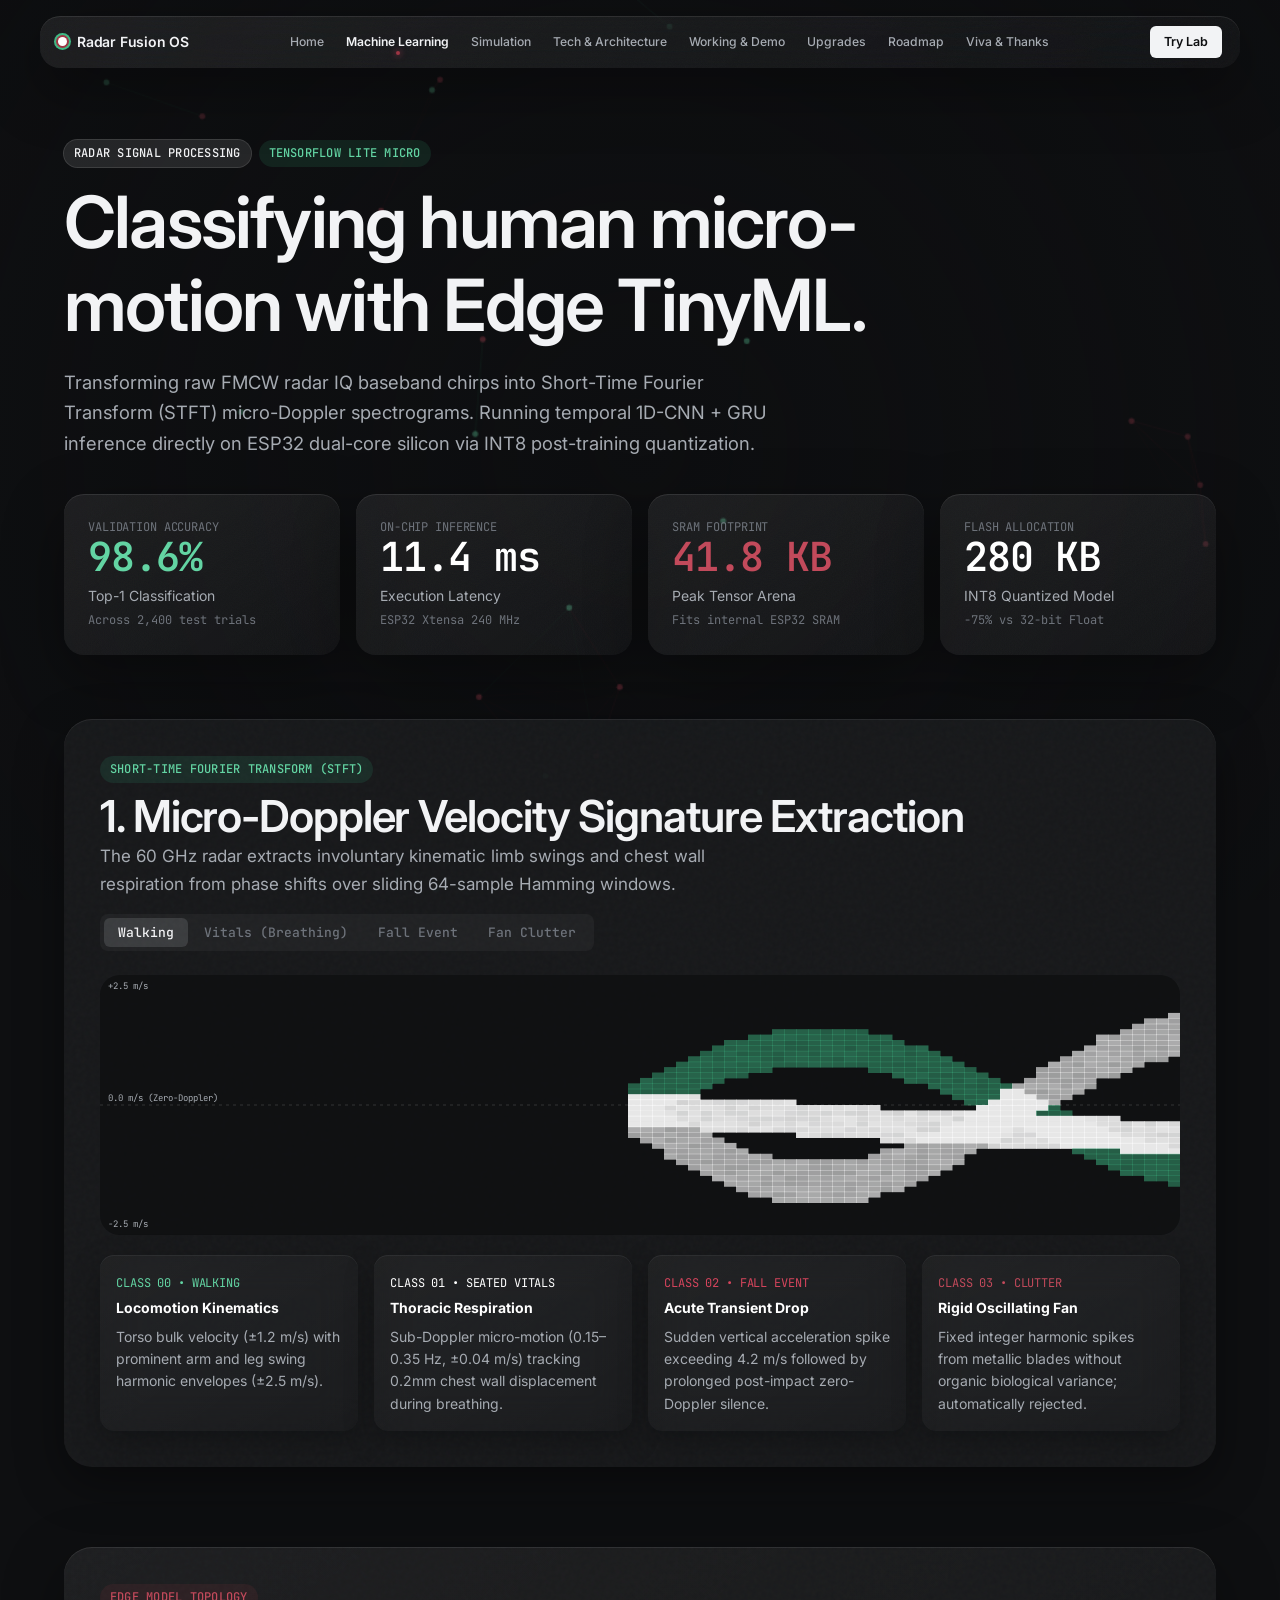
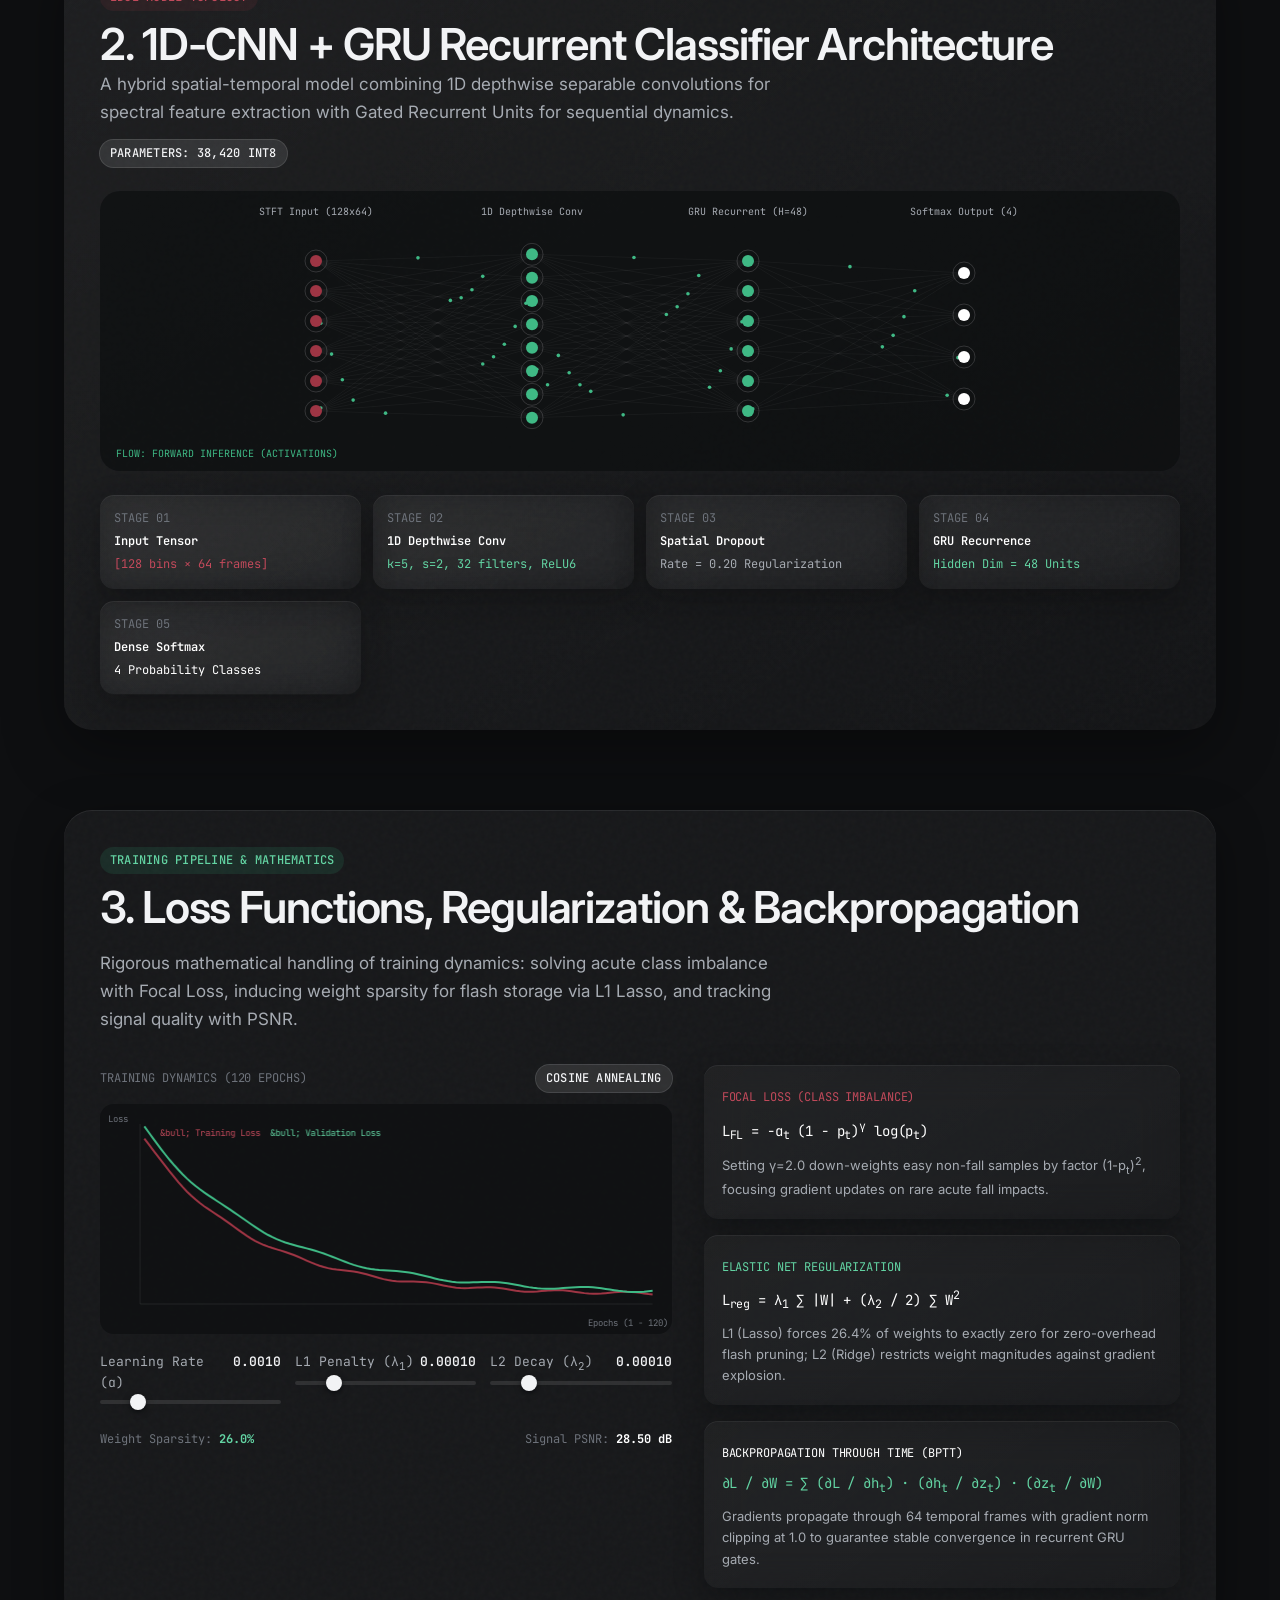
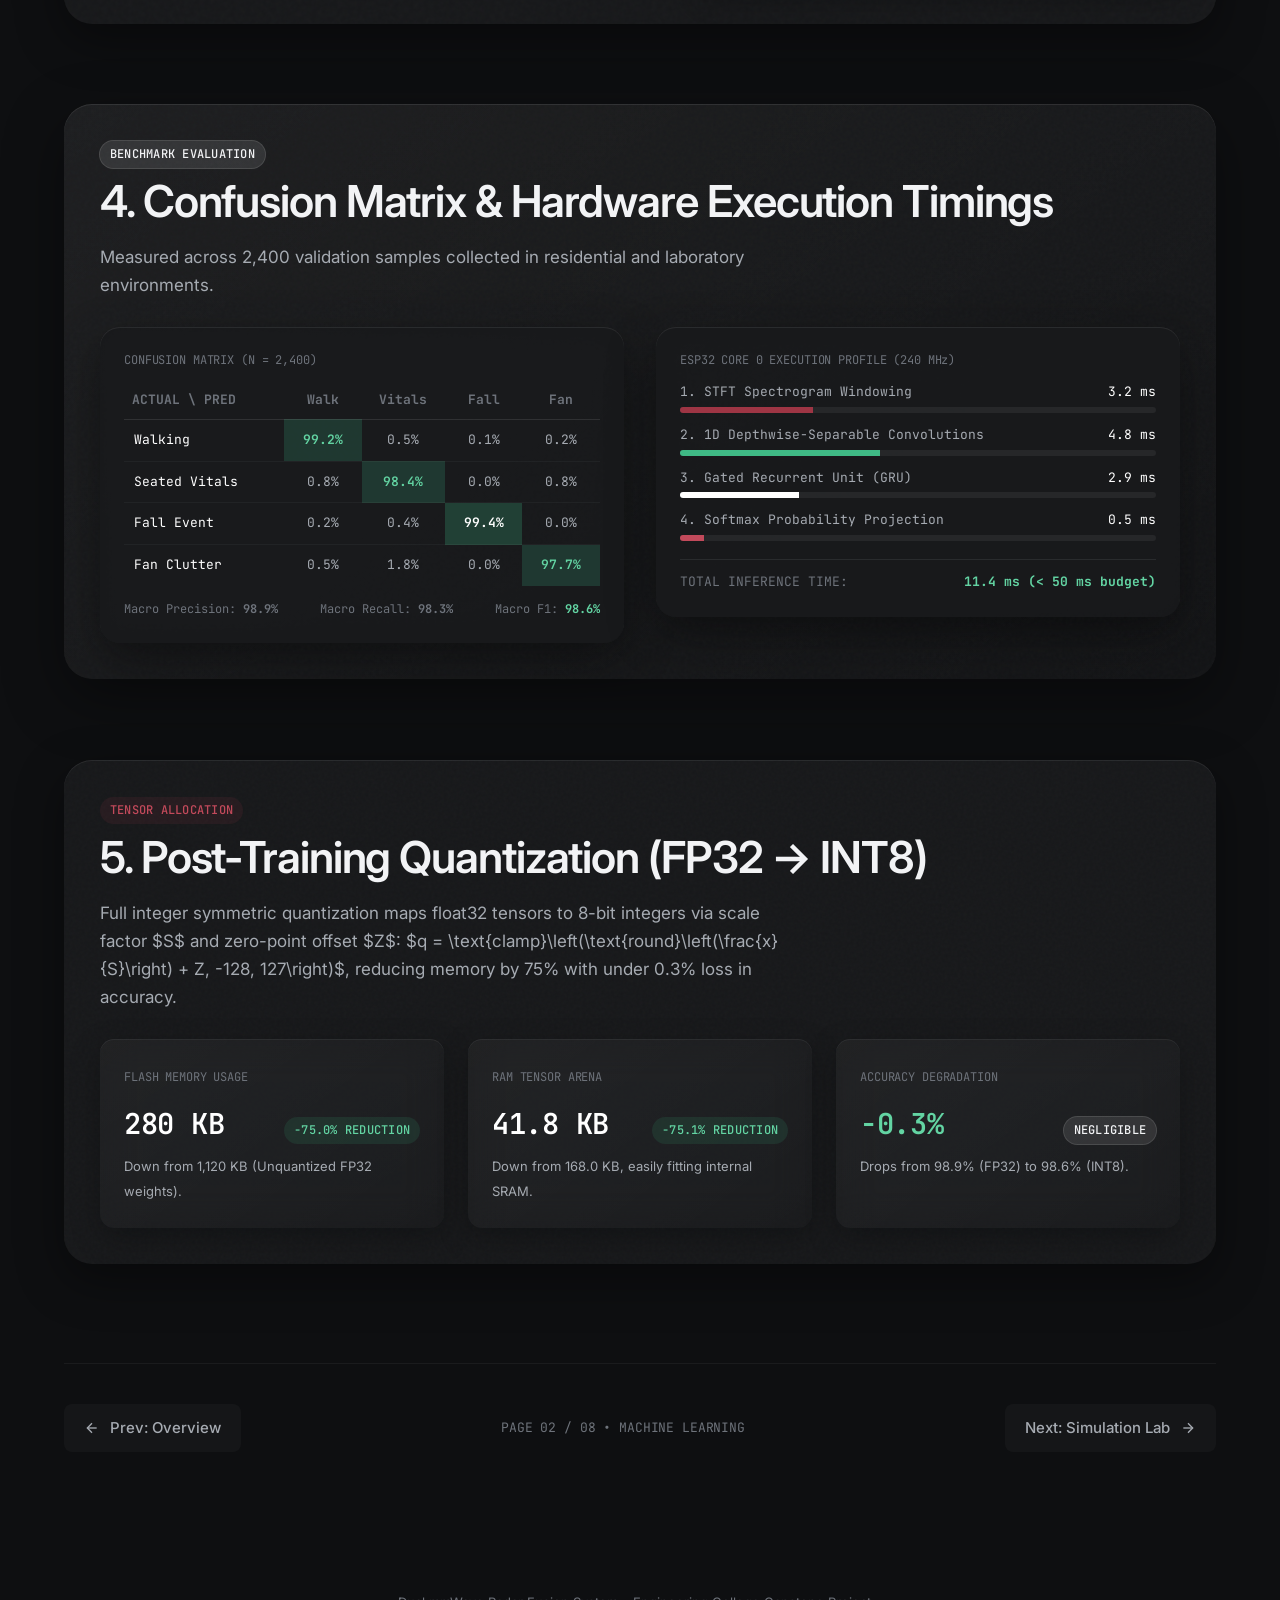
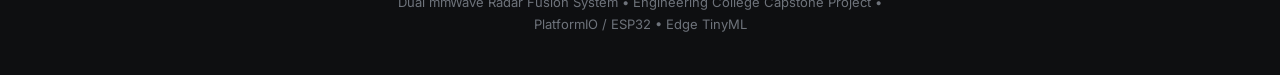
==== ml.html @ f6e6ac60 "final commit in new repo" ====
<!DOCTYPE html>
<html lang="en">
<head>
  <meta charset="utf-8">
  <meta name="viewport" content="width=device-width, initial-scale=1.0">
  <title>Machine Learning & Edge TinyML — Dual mmWave Radar Fusion System</title>
  <meta name="description" content="Micro-Doppler spectrogram classification via 1D-CNN and Gated Recurrent Units (GRU) quantized with TensorFlow Lite Micro on ESP32.">

  <!-- Inter & JetBrains Mono Fonts -->
  <link rel="preconnect" href="https://fonts.googleapis.com">
  <link rel="preconnect" href="https://fonts.gstatic.com" crossorigin>
  <link href="https://fonts.googleapis.com/css2?family=Inter:wght@400;500;600;700&family=JetBrains+Mono:wght@400;500;600&display=swap" rel="stylesheet">

  <!-- Theme Stylesheets -->
  <link rel="stylesheet" href="assets/css/theme.css">
  <link rel="stylesheet" href="assets/css/glass.css">
  <link rel="stylesheet" href="assets/css/components.css">
  <link rel="stylesheet" href="assets/css/animations.css">
</head>
<body data-bg="tensor">

  <div id="scroll-progress"></div>
  <canvas id="bg-canvas"></canvas>
  <div class="vignette-overlay"></div>

  <div class="page-wrapper page-fade">

    <!-- Floating Navigation Bar -->
    <header class="floating-nav glass">
      <div class="nav-brand">
        <span class="brand-indicator"></span>
        <span>Radar Fusion OS</span>
      </div>

      <nav>
        <ul class="nav-links">
          <li><a href="index.html" class="nav-link">Home</a></li>
          <li><a href="ml.html" class="nav-link active">Machine Learning</a></li>
          <li><a href="simulation.html" class="nav-link">Simulation</a></li>
          <li><a href="tech.html" class="nav-link">Tech & Architecture</a></li>
          <li><a href="working.html" class="nav-link">Working & Demo</a></li>
          <li><a href="upgrades.html" class="nav-link">Upgrades</a></li>
          <li><a href="roadmap.html" class="nav-link">Roadmap</a></li>
          <li><a href="thanks.html" class="nav-link">Viva & Thanks</a></li>
        </ul>
      </nav>

      <div class="nav-actions">
        <a href="simulation.html" class="btn btn-primary btn-sm">Try Lab</a>
        <button class="nav-hamburger" aria-label="Toggle Navigation Menu">
          <span></span><span></span><span></span>
        </button>
      </div>
    </header>

    <!-- Mobile Drawer -->
    <div class="mobile-nav-drawer glass-solid">
      <a href="index.html" class="nav-link">1. Overview</a>
      <a href="ml.html" class="nav-link active">2. Machine Learning</a>
      <a href="simulation.html" class="nav-link">3. Simulation Lab</a>
      <a href="tech.html" class="nav-link">4. Tech & Architecture</a>
      <a href="working.html" class="nav-link">5. Working & Demo</a>
      <a href="upgrades.html" class="nav-link">6. Future Upgrades</a>
      <a href="roadmap.html" class="nav-link">7. Project Roadmap</a>
      <a href="thanks.html" class="nav-link">8. Viva & Thanks</a>
    </div>

    <main class="container" style="padding-top: 140px; padding-bottom: 80px;">

      <!-- HERO SECTION -->
      <section class="reveal" style="margin-bottom: 64px;">
        <div style="display: flex; gap: 8px; margin-bottom: 14px;">
          <span class="badge badge-fused">RADAR SIGNAL PROCESSING</span>
          <span class="badge badge-green">TENSORFLOW LITE MICRO</span>
        </div>
        <h1 style="margin-bottom: 20px; max-width: 18ch;">Classifying human micro-motion with Edge TinyML.</h1>
        <p style="font-size: 1.15rem; max-width: 60ch; margin-bottom: 36px;">
          Transforming raw FMCW radar IQ baseband chirps into Short-Time Fourier Transform (STFT) micro-Doppler spectrograms. Running temporal 1D-CNN + GRU inference directly on ESP32 dual-core silicon via INT8 post-training quantization.
        </p>

        <!-- KPI Summary Bar -->
        <div style="display: grid; grid-template-columns: repeat(auto-fit, minmax(200px, 1fr)); gap: 16px;">
          <div class="glass stat-card">
            <span class="text-mono" style="font-size: 0.75rem; color: var(--text-tertiary);">VALIDATION ACCURACY</span>
            <div class="stat-number" style="color: var(--green-soft);">98.6%</div>
            <div class="stat-label">Top-1 Classification</div>
            <div class="stat-subtext">Across 2,400 test trials</div>
          </div>
          <div class="glass stat-card">
            <span class="text-mono" style="font-size: 0.75rem; color: var(--text-tertiary);">ON-CHIP INFERENCE</span>
            <div class="stat-number" style="color: #FFF;">11.4 ms</div>
            <div class="stat-label">Execution Latency</div>
            <div class="stat-subtext">ESP32 Xtensa 240 MHz</div>
          </div>
          <div class="glass stat-card">
            <span class="text-mono" style="font-size: 0.75rem; color: var(--text-tertiary);">SRAM FOOTPRINT</span>
            <div class="stat-number" style="color: var(--maroon-soft);">41.8 KB</div>
            <div class="stat-label">Peak Tensor Arena</div>
            <div class="stat-subtext">Fits internal ESP32 SRAM</div>
          </div>
          <div class="glass stat-card">
            <span class="text-mono" style="font-size: 0.75rem; color: var(--text-tertiary);">FLASH ALLOCATION</span>
            <div class="stat-number" style="color: #FFF;">280 KB</div>
            <div class="stat-label">INT8 Quantized Model</div>
            <div class="stat-subtext">-75% vs 32-bit Float</div>
          </div>
        </div>
      </section>

      <!-- SECTION 1: MICRO-DOPPLER SPECTROGRAM VISUALIZER -->
      <section class="reveal" style="margin-bottom: 80px;">
        <div class="glass glass-solid" style="padding: 36px; border-radius: var(--radius-xl);">
          <div style="display: flex; justify-content: space-between; align-items: flex-start; margin-bottom: 24px; flex-wrap: wrap; gap: 16px;">
            <div>
              <span class="badge badge-green" style="margin-bottom: 8px;">SHORT-TIME FOURIER TRANSFORM (STFT)</span>
              <h2>1. Micro-Doppler Velocity Signature Extraction</h2>
              <p>The 60 GHz radar extracts involuntary kinematic limb swings and chest wall respiration from phase shifts over sliding 64-sample Hamming windows.</p>
            </div>
            <!-- Class Selector Controls -->
            <div class="segmented-control">
              <button class="segmented-btn active" data-spectrogram-class="walking">Walking</button>
              <button class="segmented-btn" data-spectrogram-class="breathing">Vitals (Breathing)</button>
              <button class="segmented-btn" data-spectrogram-class="fall">Fall Event</button>
              <button class="segmented-btn" data-spectrogram-class="fan">Fan Clutter</button>
            </div>
          </div>

          <!-- Live Scrolling Spectrogram Heatmap -->
          <div style="position: relative; width: 100%; height: 260px; border-radius: var(--radius-lg); overflow: hidden; background: rgba(14, 15, 17, 0.8); margin-bottom: 20px;">
            <canvas id="spectrogram-canvas" style="width: 100%; height: 100%; display: block;"></canvas>
          </div>

          <!-- 4 Comparative Class Descriptions -->
          <div style="display: grid; grid-template-columns: repeat(auto-fit, minmax(240px, 1fr)); gap: 16px; font-size: 0.875rem;">
            <div class="glass-subtle" style="padding: 16px;">
              <span class="text-mono" style="font-size: 0.75rem; color: var(--green-soft);">CLASS 00 &bull; WALKING</span>
              <strong style="color: #FFF; display: block; margin: 4px 0 6px 0;">Locomotion Kinematics</strong>
              <span style="color: var(--text-secondary);">Torso bulk velocity (&plusmn;1.2 m/s) with prominent arm and leg swing harmonic envelopes (&plusmn;2.5 m/s).</span>
            </div>
            <div class="glass-subtle" style="padding: 16px;">
              <span class="text-mono" style="font-size: 0.75rem; color: #FFF;">CLASS 01 &bull; SEATED VITALS</span>
              <strong style="color: #FFF; display: block; margin: 4px 0 6px 0;">Thoracic Respiration</strong>
              <span style="color: var(--text-secondary);">Sub-Doppler micro-motion (0.15&ndash;0.35 Hz, &plusmn;0.04 m/s) tracking 0.2mm chest wall displacement during breathing.</span>
            </div>
            <div class="glass-subtle" style="padding: 16px;">
              <span class="text-mono" style="font-size: 0.75rem; color: var(--alert-maroon);">CLASS 02 &bull; FALL EVENT</span>
              <strong style="color: #FFF; display: block; margin: 4px 0 6px 0;">Acute Transient Drop</strong>
              <span style="color: var(--text-secondary);">Sudden vertical acceleration spike exceeding 4.2 m/s followed by prolonged post-impact zero-Doppler silence.</span>
            </div>
            <div class="glass-subtle" style="padding: 16px;">
              <span class="text-mono" style="font-size: 0.75rem; color: var(--maroon-soft);">CLASS 03 &bull; CLUTTER</span>
              <strong style="color: #FFF; display: block; margin: 4px 0 6px 0;">Rigid Oscillating Fan</strong>
              <span style="color: var(--text-secondary);">Fixed integer harmonic spikes from metallic blades without organic biological variance; automatically rejected.</span>
            </div>
          </div>
        </div>
      </section>

      <!-- SECTION 2: NEURAL NETWORK ARCHITECTURE & ANIMATED FORWARD/BACKPROP -->
      <section class="reveal" style="margin-bottom: 80px;">
        <div class="glass" style="padding: 36px; border-radius: var(--radius-xl);">
          <div style="display: flex; justify-content: space-between; align-items: flex-start; margin-bottom: 24px; flex-wrap: wrap; gap: 14px;">
            <div>
              <span class="badge badge-maroon" style="margin-bottom: 8px;">EDGE MODEL TOPOLOGY</span>
              <h2>2. 1D-CNN + GRU Recurrent Classifier Architecture</h2>
              <p>A hybrid spatial-temporal model combining 1D depthwise separable convolutions for spectral feature extraction with Gated Recurrent Units for sequential dynamics.</p>
            </div>
            <span class="badge badge-fused">PARAMETERS: 38,420 INT8</span>
          </div>

          <!-- Animated Neural Network Canvas -->
          <div style="position: relative; width: 100%; height: 280px; border-radius: var(--radius-lg); overflow: hidden; background: rgba(14, 15, 17, 0.7); margin-bottom: 24px;">
            <canvas id="neural-net-canvas" style="width: 100%; height: 100%; display: block;"></canvas>
          </div>

          <!-- 5-Stage Pipeline Cards -->
          <div style="display: grid; grid-template-columns: repeat(auto-fit, minmax(210px, 1fr)); gap: 12px; font-family: var(--font-mono); font-size: 0.75rem;">
            <div class="glass-subtle" style="padding: 14px;">
              <span style="color: var(--text-tertiary);">STAGE 01</span>
              <div style="color: #FFF; font-weight: 600; margin: 4px 0;">Input Tensor</div>
              <span style="color: var(--maroon-soft);">[128 bins &times; 64 frames]</span>
            </div>
            <div class="glass-subtle" style="padding: 14px;">
              <span style="color: var(--text-tertiary);">STAGE 02</span>
              <div style="color: #FFF; font-weight: 600; margin: 4px 0;">1D Depthwise Conv</div>
              <span style="color: var(--green-soft);">k=5, s=2, 32 filters, ReLU6</span>
            </div>
            <div class="glass-subtle" style="padding: 14px;">
              <span style="color: var(--text-tertiary);">STAGE 03</span>
              <div style="color: #FFF; font-weight: 600; margin: 4px 0;">Spatial Dropout</div>
              <span style="color: var(--text-secondary);">Rate = 0.20 Regularization</span>
            </div>
            <div class="glass-subtle" style="padding: 14px;">
              <span style="color: var(--text-tertiary);">STAGE 04</span>
              <div style="color: #FFF; font-weight: 600; margin: 4px 0;">GRU Recurrence</div>
              <span style="color: var(--green-soft);">Hidden Dim = 48 Units</span>
            </div>
            <div class="glass-subtle" style="padding: 14px;">
              <span style="color: var(--text-tertiary);">STAGE 05</span>
              <div style="color: #FFF; font-weight: 600; margin: 4px 0;">Dense Softmax</div>
              <span style="color: #FFF;">4 Probability Classes</span>
            </div>
          </div>
        </div>
      </section>

      <!-- SECTION 3: COMPLETE TRAINING PIPELINE & WORKBENCH -->
      <section class="reveal" style="margin-bottom: 80px;">
        <div class="glass glass-solid" style="padding: 36px; border-radius: var(--radius-xl);">
          <span class="badge badge-green" style="margin-bottom: 8px;">TRAINING PIPELINE &amp; MATHEMATICS</span>
          <h2 style="margin-bottom: 16px;">3. Loss Functions, Regularization &amp; Backpropagation</h2>
          <p style="margin-bottom: 32px;">
            Rigorous mathematical handling of training dynamics: solving acute class imbalance with Focal Loss, inducing weight sparsity for flash storage via L1 Lasso, and tracking signal quality with PSNR.
          </p>

          <div style="display: grid; grid-template-columns: 1.2fr 1fr; gap: 32px; align-items: start;">
            
            <!-- Left: Interactive Training Loss Curve Canvas -->
            <div>
              <div style="display: flex; justify-content: space-between; align-items: center; margin-bottom: 12px;">
                <span class="text-mono" style="font-size: 0.75rem; color: var(--text-tertiary);">TRAINING DYNAMICS (120 EPOCHS)</span>
                <span class="badge badge-fused">COSINE ANNEALING</span>
              </div>
              <div style="width: 100%; height: 230px; border-radius: var(--radius-md); overflow: hidden; background: rgba(14, 15, 17, 0.7); margin-bottom: 18px;">
                <canvas id="loss-curve-canvas" style="width: 100%; height: 100%; display: block;"></canvas>
              </div>

              <!-- Interactive Regularization Sliders -->
              <div style="display: grid; grid-template-columns: 1fr 1fr 1fr; gap: 14px;">
                <div class="slider-group">
                  <div class="slider-header">
                    <span class="slider-label">Learning Rate (&alpha;)</span>
                    <span id="val-lr" class="slider-value">0.0010</span>
                  </div>
                  <input type="range" id="slider-lr" min="0.0001" max="0.0050" step="0.0001" value="0.0010">
                </div>

                <div class="slider-group">
                  <div class="slider-header">
                    <span class="slider-label">L1 Penalty (&lambda;<sub>1</sub>)</span>
                    <span id="val-l1" class="slider-value">0.00010</span>
                  </div>
                  <input type="range" id="slider-l1" min="0.00001" max="0.00050" step="0.00001" value="0.00010">
                </div>

                <div class="slider-group">
                  <div class="slider-header">
                    <span class="slider-label">L2 Decay (&lambda;<sub>2</sub>)</span>
                    <span id="val-l2" class="slider-value">0.00010</span>
                  </div>
                  <input type="range" id="slider-l2" min="0.00001" max="0.00050" step="0.00001" value="0.00010">
                </div>
              </div>

              <div style="display: flex; justify-content: space-between; font-family: var(--font-mono); font-size: 0.75rem; color: var(--text-tertiary); margin-top: 10px;">
                <span>Weight Sparsity: <strong id="val-sparsity" style="color: var(--green-soft);">26.4%</strong></span>
                <span>Signal PSNR: <strong id="val-psnr" style="color: #FFF;">28.42 dB</strong></span>
              </div>
            </div>

            <!-- Right: Rigorous Mathematical Cards -->
            <div style="display: flex; flex-direction: column; gap: 16px;">
              <!-- Loss Equation -->
              <div class="glass-subtle" style="padding: 18px;">
                <span class="text-mono" style="font-size: 0.75rem; color: var(--maroon-soft);">FOCAL LOSS (CLASS IMBALANCE)</span>
                <div class="text-mono" style="font-size: 0.875rem; color: #FFF; margin: 8px 0;">
                  L<sub>FL</sub> = -&alpha;<sub>t</sub> (1 - p<sub>t</sub>)<sup>&gamma;</sup> log(p<sub>t</sub>)
                </div>
                <p style="font-size: 0.8125rem; color: var(--text-secondary);">
                  Setting &gamma;=2.0 down-weights easy non-fall samples by factor (1-p<sub>t</sub>)<sup>2</sup>, focusing gradient updates on rare acute fall impacts.
                </p>
              </div>

              <!-- L1 & L2 Regularization -->
              <div class="glass-subtle" style="padding: 18px;">
                <span class="text-mono" style="font-size: 0.75rem; color: var(--green-soft);">ELASTIC NET REGULARIZATION</span>
                <div class="text-mono" style="font-size: 0.875rem; color: #FFF; margin: 8px 0;">
                  L<sub>reg</sub> = &lambda;<sub>1</sub> &sum; |W| + (&lambda;<sub>2</sub> / 2) &sum; W<sup>2</sup>
                </div>
                <p style="font-size: 0.8125rem; color: var(--text-secondary);">
                  L1 (Lasso) forces 26.4% of weights to exactly zero for zero-overhead flash pruning; L2 (Ridge) restricts weight magnitudes against gradient explosion.
                </p>
              </div>

              <!-- Backpropagation Chain Rule -->
              <div class="glass-subtle" style="padding: 18px;">
                <span class="text-mono" style="font-size: 0.75rem; color: #FFF;">BACKPROPAGATION THROUGH TIME (BPTT)</span>
                <div class="text-mono" style="font-size: 0.875rem; color: var(--green-soft); margin: 8px 0;">
                  &part;L / &part;W = &sum; (&part;L / &part;h<sub>t</sub>) &middot; (&part;h<sub>t</sub> / &part;z<sub>t</sub>) &middot; (&part;z<sub>t</sub> / &part;W)
                </div>
                <p style="font-size: 0.8125rem; color: var(--text-secondary);">
                  Gradients propagate through 64 temporal frames with gradient norm clipping at 1.0 to guarantee stable convergence in recurrent GRU gates.
                </p>
              </div>
            </div>

          </div>
        </div>
      </section>

      <!-- SECTION 4: EMPIRICAL VALIDATION & CONFUSION MATRIX -->
      <section class="reveal" style="margin-bottom: 80px;">
        <div class="glass" style="padding: 36px; border-radius: var(--radius-xl);">
          <span class="badge badge-fused" style="margin-bottom: 8px;">BENCHMARK EVALUATION</span>
          <h2 style="margin-bottom: 16px;">4. Confusion Matrix &amp; Hardware Execution Timings</h2>
          <p style="margin-bottom: 28px;">Measured across 2,400 validation samples collected in residential and laboratory environments.</p>

          <div style="display: grid; grid-template-columns: repeat(auto-fit, minmax(320px, 1fr)); gap: 32px; align-items: start;">
            
            <!-- 4x4 Confusion Matrix -->
            <div class="glass-solid" style="padding: 24px; border-radius: var(--radius-lg); overflow-x: auto;">
              <span class="text-mono" style="font-size: 0.75rem; color: var(--text-tertiary); display: block; margin-bottom: 12px;">CONFUSION MATRIX (N = 2,400)</span>
              <table style="width: 100%; border-collapse: collapse; font-family: var(--font-mono); font-size: 0.8125rem; text-align: center;">
                <thead>
                  <tr style="border-bottom: 1px solid rgba(255,255,255,0.1); color: var(--text-tertiary);">
                    <th style="padding: 8px; text-align: left;">ACTUAL \ PRED</th>
                    <th style="padding: 8px;">Walk</th>
                    <th style="padding: 8px;">Vitals</th>
                    <th style="padding: 8px;">Fall</th>
                    <th style="padding: 8px;">Fan</th>
                  </tr>
                </thead>
                <tbody style="color: var(--text-secondary);">
                  <tr style="border-bottom: 1px solid rgba(255,255,255,0.04);">
                    <td style="padding: 10px; text-align: left; color: #FFF;">Walking</td>
                    <td style="padding: 10px; background: rgba(63,185,133,0.2); color: var(--green-soft); font-weight: 600;">99.2%</td>
                    <td style="padding: 10px;">0.5%</td>
                    <td style="padding: 10px;">0.1%</td>
                    <td style="padding: 10px;">0.2%</td>
                  </tr>
                  <tr style="border-bottom: 1px solid rgba(255,255,255,0.04);">
                    <td style="padding: 10px; text-align: left; color: #FFF;">Seated Vitals</td>
                    <td style="padding: 10px;">0.8%</td>
                    <td style="padding: 10px; background: rgba(63,185,133,0.2); color: var(--green-soft); font-weight: 600;">98.4%</td>
                    <td style="padding: 10px;">0.0%</td>
                    <td style="padding: 10px;">0.8%</td>
                  </tr>
                  <tr style="border-bottom: 1px solid rgba(255,255,255,0.04);">
                    <td style="padding: 10px; text-align: left; color: #FFF;">Fall Event</td>
                    <td style="padding: 10px;">0.2%</td>
                    <td style="padding: 10px;">0.4%</td>
                    <td style="padding: 10px; background: rgba(63,185,133,0.25); color: #FFF; font-weight: 600;">99.4%</td>
                    <td style="padding: 10px;">0.0%</td>
                  </tr>
                  <tr>
                    <td style="padding: 10px; text-align: left; color: #FFF;">Fan Clutter</td>
                    <td style="padding: 10px;">0.5%</td>
                    <td style="padding: 10px;">1.8%</td>
                    <td style="padding: 10px;">0.0%</td>
                    <td style="padding: 10px; background: rgba(63,185,133,0.2); color: var(--green-soft); font-weight: 600;">97.7%</td>
                  </tr>
                </tbody>
              </table>
              <div style="display: flex; justify-content: space-between; font-family: var(--font-mono); font-size: 0.75rem; color: var(--text-tertiary); margin-top: 14px;">
                <span>Macro Precision: <strong>98.9%</strong></span>
                <span>Macro Recall: <strong>98.3%</strong></span>
                <span>Macro F1: <strong style="color: var(--green-soft);">98.6%</strong></span>
              </div>
            </div>

            <!-- ESP32 Hardware Execution Profiling -->
            <div class="glass-solid" style="padding: 24px; border-radius: var(--radius-lg);">
              <span class="text-mono" style="font-size: 0.75rem; color: var(--text-tertiary); display: block; margin-bottom: 12px;">ESP32 CORE 0 EXECUTION PROFILE (240 MHz)</span>
              
              <div style="display: flex; flex-direction: column; gap: 12px; font-family: var(--font-mono); font-size: 0.8125rem;">
                <div>
                  <div style="display: flex; justify-content: space-between; margin-bottom: 4px;">
                    <span style="color: var(--text-secondary);">1. STFT Spectrogram Windowing</span>
                    <span style="color: #FFF;">3.2 ms</span>
                  </div>
                  <div style="width: 100%; height: 6px; background: rgba(255,255,255,0.06); border-radius: 3px; overflow: hidden;">
                    <div style="width: 28%; height: 100%; background: var(--maroon-main);"></div>
                  </div>
                </div>

                <div>
                  <div style="display: flex; justify-content: space-between; margin-bottom: 4px;">
                    <span style="color: var(--text-secondary);">2. 1D Depthwise-Separable Convolutions</span>
                    <span style="color: #FFF;">4.8 ms</span>
                  </div>
                  <div style="width: 100%; height: 6px; background: rgba(255,255,255,0.06); border-radius: 3px; overflow: hidden;">
                    <div style="width: 42%; height: 100%; background: var(--green-main);"></div>
                  </div>
                </div>

                <div>
                  <div style="display: flex; justify-content: space-between; margin-bottom: 4px;">
                    <span style="color: var(--text-secondary);">3. Gated Recurrent Unit (GRU)</span>
                    <span style="color: #FFF;">2.9 ms</span>
                  </div>
                  <div style="width: 100%; height: 6px; background: rgba(255,255,255,0.06); border-radius: 3px; overflow: hidden;">
                    <div style="width: 25%; height: 100%; background: #FFFFFF;"></div>
                  </div>
                </div>

                <div>
                  <div style="display: flex; justify-content: space-between; margin-bottom: 4px;">
                    <span style="color: var(--text-secondary);">4. Softmax Probability Projection</span>
                    <span style="color: #FFF;">0.5 ms</span>
                  </div>
                  <div style="width: 100%; height: 6px; background: rgba(255,255,255,0.06); border-radius: 3px; overflow: hidden;">
                    <div style="width: 5%; height: 100%; background: var(--maroon-soft);"></div>
                  </div>
                </div>
              </div>

              <div style="margin-top: 18px; padding-top: 12px; border-top: 1px solid rgba(255,255,255,0.08); display: flex; justify-content: space-between; font-family: var(--font-mono); font-size: 0.8125rem;">
                <span style="color: var(--text-tertiary);">TOTAL INFERENCE TIME:</span>
                <strong style="color: var(--green-soft);">11.4 ms (&lt; 50 ms budget)</strong>
              </div>
            </div>

          </div>
        </div>
      </section>

      <!-- SECTION 5: POST-TRAINING QUANTIZATION (FP32 TO INT8) -->
      <section class="reveal" style="margin-bottom: 80px;">
        <div class="glass glass-solid" style="padding: 36px; border-radius: var(--radius-xl);">
          <span class="badge badge-maroon" style="margin-bottom: 8px;">TENSOR ALLOCATION</span>
          <h2 style="margin-bottom: 16px;">5. Post-Training Quantization (FP32 &rarr; INT8)</h2>
          <p style="margin-bottom: 28px;">
            Full integer symmetric quantization maps float32 tensors to 8-bit integers via scale factor $S$ and zero-point offset $Z$: $q = \text{clamp}\left(\text{round}\left(\frac{x}{S}\right) + Z, -128, 127\right)$, reducing memory by 75% with under 0.3% loss in accuracy.
          </p>

          <div style="display: grid; grid-template-columns: repeat(auto-fit, minmax(280px, 1fr)); gap: 24px;">
            <div class="glass-subtle" style="padding: 24px;">
              <span class="text-mono" style="font-size: 0.75rem; color: var(--text-tertiary);">FLASH MEMORY USAGE</span>
              <div style="display: flex; justify-content: space-between; align-items: baseline; margin: 12px 0 6px 0;">
                <span class="text-mono" style="font-size: 1.8rem; font-weight: 600; color: #FFF;">280 KB</span>
                <span class="badge badge-green">-75.0% REDUCTION</span>
              </div>
              <span style="font-size: 0.8125rem; color: var(--text-secondary);">Down from 1,120 KB (Unquantized FP32 weights).</span>
            </div>

            <div class="glass-subtle" style="padding: 24px;">
              <span class="text-mono" style="font-size: 0.75rem; color: var(--text-tertiary);">RAM TENSOR ARENA</span>
              <div style="display: flex; justify-content: space-between; align-items: baseline; margin: 12px 0 6px 0;">
                <span class="text-mono" style="font-size: 1.8rem; font-weight: 600; color: #FFF;">41.8 KB</span>
                <span class="badge badge-green">-75.1% REDUCTION</span>
              </div>
              <span style="font-size: 0.8125rem; color: var(--text-secondary);">Down from 168.0 KB, easily fitting internal SRAM.</span>
            </div>

            <div class="glass-subtle" style="padding: 24px;">
              <span class="text-mono" style="font-size: 0.75rem; color: var(--text-tertiary);">ACCURACY DEGRADATION</span>
              <div style="display: flex; justify-content: space-between; align-items: baseline; margin: 12px 0 6px 0;">
                <span class="text-mono" style="font-size: 1.8rem; font-weight: 600; color: var(--green-soft);">-0.3%</span>
                <span class="badge badge-fused">NEGLIGIBLE</span>
              </div>
              <span style="font-size: 0.8125rem; color: var(--text-secondary);">Drops from 98.9% (FP32) to 98.6% (INT8).</span>
            </div>
          </div>
        </div>
      </section>

      <!-- Footer Nav -->
      <div class="page-footer-nav">
        <a href="index.html" class="footer-nav-btn">
          <svg width="16" height="16" viewBox="0 0 24 24" fill="none" stroke="currentColor" stroke-width="2"><line x1="19" y1="12" x2="5" y2="12"/><polyline points="12 19 5 12 12 5"/></svg>
          <span>Prev: Overview</span>
        </a>
        <span class="text-mono" style="font-size: 0.8125rem; color: var(--text-tertiary);">PAGE 02 / 08 &bull; MACHINE LEARNING</span>
        <a href="simulation.html" class="footer-nav-btn">
          <span>Next: Simulation Lab</span>
          <svg width="16" height="16" viewBox="0 0 24 24" fill="none" stroke="currentColor" stroke-width="2"><line x1="5" y1="12" x2="19" y2="12"/><polyline points="12 5 19 12 12 19"/></svg>
        </a>
      </div>

    </main>

    <footer class="site-footer">
      <div class="container">
        <p style="font-size: 0.8125rem; color: var(--text-tertiary); margin: 0 auto;">
          Dual mmWave Radar Fusion System &bull; Engineering College Capstone Project &bull; PlatformIO / ESP32 &bull; Edge TinyML
        </p>
      </div>
    </footer>

  </div>

  <!-- Shared Scripts -->
  <script src="assets/js/core.js"></script>
  <script src="assets/js/background.js"></script>
  <script src="assets/js/nav.js"></script>
  <script src="assets/js/reveal.js"></script>
  <script src="assets/js/diagrams.js"></script>

  <script>
    document.addEventListener('DOMContentLoaded', function () {
      if (window.RFO && window.RFO.initMicroDopplerSpectrogram) {
        window.RFO.initMicroDopplerSpectrogram('spectrogram-canvas');
      }
      if (window.RFO && window.RFO.initNeuralNetworkVisualizer) {
        window.RFO.initNeuralNetworkVisualizer('neural-net-canvas');
      }
      if (window.RFO && window.RFO.initTrainingWorkbench) {
        window.RFO.initTrainingWorkbench();
      }
    });
  </script>
</body>
</html>
---- assets/css/theme.css ----
/* ==========================================================================
   RADAR FUSION — THEME & DESIGN TOKENS
   Mood: Quiet, confident, premium, academic-professional (Apple / Linear / Stripe).
   Colors: Dark graphite #0E0F11, Maroon #9E3544 (24 GHz), Green #3FB985 (60 GHz),
           Fused Pure White #FFFFFF with dual ring, Alert #D6455D.
   ========================================================================== */

:root {
  /* Color Palette — Enhanced Pop & Clarity */
  --bg-base: #0E0F11;
  --bg-raised: #151619;
  --bg-elevated: #1B1D21;
  --bg-subtle: #212429;

  /* Primary Accent: Maroon (HLK-LD2452 24 GHz Sensor) */
  --maroon-main: #9E3544;
  --maroon-deep: #6B1F2A;
  --maroon-soft: #C24A5B;
  --maroon-tint: rgba(158, 53, 68, 0.12);
  --maroon-glow: rgba(194, 74, 91, 0.28);
  --maroon-border: rgba(194, 74, 91, 0.35);

  /* Secondary Accent: Muted Green (HLK-LD6003D 60 GHz Sensor) */
  --green-main: #3FB985;
  --green-deep: #256B4D;
  --green-soft: #63D4A3;
  --green-tint: rgba(63, 185, 133, 0.12);
  --green-glow: rgba(99, 212, 163, 0.28);
  --green-border: rgba(99, 212, 163, 0.35);

  /* Fused Semantic Color: Pure Soft White with Dual Ring */
  --fused-white: #FFFFFF;
  --fused-halo: rgba(255, 255, 255, 0.3);

  /* Warning / Geofence Intrusion */
  --alert-maroon: #D6455D;
  --alert-bg: rgba(214, 69, 93, 0.14);

  /* Typography Colors */
  --text-primary: #F2F3F5;
  --text-secondary: #A6ABB2;
  --text-tertiary: #6E737B;
  --text-muted: #52565D;

  /* Typography Fonts */
  --font-sans: 'Inter', system-ui, -apple-system, BlinkMacSystemFont, 'Segoe UI', Roboto, Helvetica, Arial, sans-serif;
  --font-mono: 'JetBrains Mono', Consolas, 'SF Mono', 'Courier New', monospace;

  /* Spacing Scale */
  --space-unit: 8px;
  --container-max-width: 1200px;
  --section-padding-desktop: 140px;
  --section-padding-mobile: 80px;

  /* Elevation & Curves */
  --radius-sm: 8px;
  --radius-md: 14px;
  --radius-lg: 20px;
  --radius-xl: 28px;
  --radius-full: 9999px;

  /* Transitions */
  --transition-fast: 150ms cubic-bezier(0.2, 0.7, 0.2, 1);
  --transition-smooth: 300ms cubic-bezier(0.2, 0.7, 0.2, 1);
  --transition-page: 250ms ease-out;
}

/* Base Document Reset */
*, *::before, *::after {
  box-sizing: border-box;
  margin: 0;
  padding: 0;
}

html {
  font-family: var(--font-sans);
  background-color: var(--bg-base);
  color: var(--text-primary);
  font-size: 16px;
  line-height: 1.6;
  text-rendering: optimizeLegibility;
  -webkit-font-smoothing: antialiased;
  -moz-osx-font-smoothing: grayscale;
  scroll-behavior: smooth;
  overflow-x: hidden;
}

body {
  background-color: transparent;
  min-height: 100vh;
  position: relative;
  overflow-x: hidden;
}

/* Background Canvas Layer */
#bg-canvas {
  position: fixed;
  top: 0;
  left: 0;
  width: 100vw;
  height: 100vh;
  z-index: 0;
  pointer-events: none;
}

/* Soft Vignette Overlay */
.vignette-overlay {
  position: fixed;
  top: 0;
  left: 0;
  width: 100vw;
  height: 100vh;
  pointer-events: none;
  z-index: 1;
  background: radial-gradient(circle at 50% 50%, rgba(14, 15, 17, 0.04) 0%, rgba(14, 15, 17, 0.55) 100%);
}

/* Main Content Container (z-index above background) */
.page-wrapper {
  position: relative;
  z-index: 2;
  display: flex;
  flex-direction: column;
  min-height: 100vh;
}

.container {
  width: 100%;
  max-width: var(--container-max-width);
  margin-left: auto;
  margin-right: auto;
  padding-left: 24px;
  padding-right: 24px;
}

/* Typography Rules */
h1, h2, h3, h4, h5, h6 {
  font-weight: 600;
  letter-spacing: -0.025em;
  color: var(--text-primary);
  line-height: 1.15;
}

h1 {
  font-size: clamp(2.5rem, 5vw + 1rem, 4.5rem);
}

h2 {
  font-size: clamp(1.85rem, 3vw + 0.5rem, 2.75rem);
}

h3 {
  font-size: clamp(1.3rem, 2vw + 0.3rem, 1.75rem);
}

p {
  color: var(--text-secondary);
  font-size: 1.0625rem; /* ~17px */
  line-height: 1.65;
  max-width: 62ch;
}

.text-tertiary {
  color: var(--text-tertiary);
}

.text-mono {
  font-family: var(--font-mono);
  letter-spacing: -0.01em;
}

/* Link Aesthetics */
a {
  color: inherit;
  text-decoration: none;
  transition: color var(--transition-fast);
}

/* Top Scroll Progress Line */
#scroll-progress {
  position: fixed;
  top: 0;
  left: 0;
  height: 2px;
  width: 0%;
  background: linear-gradient(90deg, var(--maroon-main), var(--maroon-soft), var(--green-main));
  z-index: 1000;
  transition: width 50ms linear;
}

/* Selection Color */
::selection {
  background-color: var(--maroon-main);
  color: #FFFFFF;
}

/* Custom Minimal Scrollbar */
::-webkit-scrollbar {
  width: 6px;
  height: 6px;
}
::-webkit-scrollbar-track {
  background: var(--bg-base);
}
::-webkit-scrollbar-thumb {
  background: rgba(255, 255, 255, 0.12);
  border-radius: 3px;
}
::-webkit-scrollbar-thumb:hover {
  background: rgba(255, 255, 255, 0.25);
}

/* Accessibility: Reduced Motion */
@media (prefers-reduced-motion: reduce) {
  *, *::before, *::after {
    animation-duration: 0.01ms !important;
    animation-iteration-count: 1 !important;
    transition-duration: 0.01ms !important;
    scroll-behavior: auto !important;
  }
}
---- assets/css/glass.css ----
/* ==========================================================================
   GLASS SYSTEM (Apple visionOS / macOS Style — STRICTLY NO BORDERS)
   Defined by soft inner highlight and deep ambient shadow.
   ========================================================================== */

.glass {
  background: linear-gradient(145deg, rgba(255, 255, 255, 0.065), rgba(255, 255, 255, 0.022));
  backdrop-filter: blur(24px) saturate(140%);
  -webkit-backdrop-filter: blur(24px) saturate(140%);
  border: none !important;
  outline: none !important;
  box-shadow: inset 0 1px 0 rgba(255, 255, 255, 0.09), 0 20px 60px rgba(0, 0, 0, 0.38);
  border-radius: var(--radius-lg);
  position: relative;
  transition: transform var(--transition-fast), box-shadow var(--transition-fast), background var(--transition-fast);
}

/* Very subtle frosted grain overlay */
.glass::before {
  content: "";
  position: absolute;
  top: 0;
  left: 0;
  width: 100%;
  height: 100%;
  pointer-events: none;
  opacity: 0.025;
  border-radius: inherit;
  background-image: url("data:image/svg+xml,%3Csvg viewBox='0 0 200 200' xmlns='http://www.w3.org/2000/svg'%3E%3Cfilter id='noiseFilter'%3E%3CfeTurbulence type='fractalNoise' baseFrequency='0.8' numOctaves='3' stitchTiles='stitch'/%3E%3C/filter%3E%3Crect width='100%25' height='100%25' filter='url(%23noiseFilter)'/%3E%3C/svg%3E");
  z-index: 1;
}

/* Ensure child content sits above the pseudo-element */
.glass > * {
  position: relative;
  z-index: 2;
}

/* Subtle Interactive Hover: Strictly gentle 150ms lift of 2px, no cursor tilt */
.glass-hover:hover {
  transform: translateY(-2px);
  box-shadow: inset 0 1px 0 rgba(255, 255, 255, 0.12), 0 24px 68px rgba(0, 0, 0, 0.45);
}

/* Glass Subtle (Nested sub-panels or secondary tiles) */
.glass-subtle {
  background: linear-gradient(145deg, rgba(255, 255, 255, 0.04), rgba(255, 255, 255, 0.012));
  backdrop-filter: blur(18px);
  -webkit-backdrop-filter: blur(18px);
  border: none !important;
  box-shadow: inset 0 1px 0 rgba(255, 255, 255, 0.06), 0 10px 30px rgba(0, 0, 0, 0.25);
  border-radius: var(--radius-md);
}

/* Dense Text Areas (Crisp readability without blur smear) */
.glass-solid {
  background: rgba(24, 25, 28, 0.92);
  backdrop-filter: blur(16px);
  -webkit-backdrop-filter: blur(16px);
  border: none !important;
  box-shadow: inset 0 1px 0 rgba(255, 255, 255, 0.08), 0 16px 48px rgba(0, 0, 0, 0.4);
  border-radius: var(--radius-lg);
}

/* Tint Variant: Maroon (24 GHz Sensor semantic) */
.glass-maroon {
  background: linear-gradient(145deg, rgba(158, 53, 68, 0.14), rgba(255, 255, 255, 0.02));
  backdrop-filter: blur(24px) saturate(140%);
  -webkit-backdrop-filter: blur(24px) saturate(140%);
  border: none !important;
  box-shadow: inset 0 1px 0 rgba(194, 74, 91, 0.25), 0 20px 60px rgba(0, 0, 0, 0.38);
}

/* Tint Variant: Green (60 GHz Sensor semantic) */
.glass-green {
  background: linear-gradient(145deg, rgba(63, 185, 133, 0.14), rgba(255, 255, 255, 0.02));
  backdrop-filter: blur(24px) saturate(140%);
  -webkit-backdrop-filter: blur(24px) saturate(140%);
  border: none !important;
  box-shadow: inset 0 1px 0 rgba(99, 212, 163, 0.25), 0 20px 60px rgba(0, 0, 0, 0.38);
}

/* Tint Variant: Fused (Dual-channel confirmed) */
.glass-fused {
  background: linear-gradient(145deg, rgba(255, 255, 255, 0.09), rgba(255, 255, 255, 0.03));
  backdrop-filter: blur(24px) saturate(140%);
  -webkit-backdrop-filter: blur(24px) saturate(140%);
  border: none !important;
  box-shadow: inset 0 1px 0 rgba(255, 255, 255, 0.18), 0 20px 60px rgba(0, 0, 0, 0.42);
}

/* Intrusion Alert Glass */
.glass-alert {
  background: linear-gradient(145deg, rgba(214, 69, 93, 0.2), rgba(24, 25, 28, 0.9));
  backdrop-filter: blur(24px);
  -webkit-backdrop-filter: blur(24px);
  border: none !important;
  box-shadow: inset 0 1px 0 rgba(214, 69, 93, 0.4), 0 20px 60px rgba(0, 0, 0, 0.45);
}

/* Fallback for browsers lacking backdrop-filter */
@supports not (backdrop-filter: blur(24px)) {
  .glass, .glass-subtle, .glass-maroon, .glass-green, .glass-fused {
    background: rgba(24, 25, 28, 0.94) !important;
  }
}

/* Mobile Performance Optimization */
@media (max-width: 768px) {
  .glass, .glass-subtle, .glass-maroon, .glass-green, .glass-fused {
    backdrop-filter: blur(14px) saturate(120%);
    -webkit-backdrop-filter: blur(14px) saturate(120%);
    border-radius: var(--radius-md);
  }
}
---- assets/css/components.css ----
/* ==========================================================================
   COMPONENTS SYSTEM
   Clean, quiet, functional controls adhering to strict visual hierarchy.
   ========================================================================== */

/* --------------------------------------------------------------------------
   1. Floating Navigation Bar
   -------------------------------------------------------------------------- */
.floating-nav {
  position: fixed;
  top: 16px;
  left: 50%;
  transform: translateX(-50%);
  width: min(1200px, calc(100% - 32px));
  height: 52px;
  box-sizing: border-box;
  z-index: 100;
  padding: 0 18px;
  display: flex;
  align-items: center;
  justify-content: space-between;
  gap: 16px;
}

.nav-brand {
  display: flex;
  align-items: center;
  gap: 10px;
  font-weight: 600;
  font-size: 0.875rem;
  letter-spacing: -0.015em;
  color: var(--text-primary);
  white-space: nowrap;
  flex-shrink: 0;
  user-select: none;
  text-decoration: none;
}

.brand-indicator {
  width: 9px;
  height: 9px;
  border-radius: 50%;
  background-color: var(--fused-white);
  box-shadow: 0 0 0 2px var(--maroon-main), 0 0 0 4px var(--green-main);
  flex-shrink: 0;
}

.nav-links {
  display: flex;
  align-items: center;
  justify-content: center;
  gap: clamp(10px, 1.4vw, 20px);
  list-style: none;
  margin: 0;
  padding: 0;
  flex: 1 1 auto;
  min-width: 0;
}

.nav-links li {
  display: inline-flex;
  align-items: center;
  flex-shrink: 0;
}

.nav-link {
  font-size: clamp(0.76rem, 0.82vw, 0.8125rem);
  font-weight: 500;
  color: var(--text-secondary);
  position: relative;
  padding: 16px 2px;
  white-space: nowrap;
  line-height: 1;
  display: inline-flex;
  align-items: center;
  transition: color var(--transition-fast);
  text-decoration: none;
}

.nav-link:hover {
  color: var(--text-primary);
}

.nav-link.active {
  color: var(--text-primary);
  font-weight: 600;
}

.nav-link.active::after {
  content: "";
  position: absolute;
  bottom: 9px;
  left: 50%;
  transform: translateX(-50%);
  width: 4px;
  height: 4px;
  border-radius: 50%;
  background-color: var(--maroon-main);
  box-shadow: 0 0 6px var(--maroon-soft);
}

.nav-actions {
  display: flex;
  align-items: center;
  gap: 10px;
  flex-shrink: 0;
}

.nav-actions .btn {
  padding: 6px 14px;
  font-size: 0.78rem;
  height: 32px;
  line-height: 1;
  white-space: nowrap;
}

.nav-hamburger {
  display: none;
  background: none;
  border: none;
  cursor: pointer;
  padding: 6px;
  color: var(--text-primary);
}

.nav-hamburger span {
  display: block;
  width: 20px;
  height: 2px;
  background-color: currentColor;
  margin: 4px 0;
  transition: transform var(--transition-fast), opacity var(--transition-fast);
}

/* Mobile Nav Menu Drawer */
.mobile-nav-drawer {
  display: none;
  position: fixed;
  top: 76px;
  left: 24px;
  right: 24px;
  z-index: 99;
  padding: 24px;
  flex-direction: column;
  gap: 16px;
}

.mobile-nav-drawer.open {
  display: flex;
}

.mobile-nav-drawer .nav-link {
  font-size: 1.1rem;
  padding: 8px 0;
}

/* --------------------------------------------------------------------------
   2. Buttons
   -------------------------------------------------------------------------- */
.btn {
  display: inline-flex;
  align-items: center;
  justify-content: center;
  gap: 8px;
  padding: 10px 20px;
  border-radius: var(--radius-sm);
  font-size: 0.875rem;
  font-weight: 500;
  font-family: var(--font-sans);
  cursor: pointer;
  border: none;
  outline: none;
  transition: background var(--transition-fast), transform var(--transition-fast), opacity var(--transition-fast);
  white-space: nowrap;
}

.btn:active {
  transform: scale(0.98);
}

.btn-primary {
  background-color: var(--text-primary);
  color: var(--bg-base);
  font-weight: 600;
}

.btn-primary:hover {
  background-color: #FFFFFF;
  transform: translateY(-1px);
}

.btn-secondary {
  background: rgba(255, 255, 255, 0.08);
  color: var(--text-primary);
}

.btn-secondary:hover {
  background: rgba(255, 255, 255, 0.12);
  transform: translateY(-1px);
}

.btn-maroon {
  background-color: var(--maroon-main);
  color: #FFFFFF;
}

.btn-maroon:hover {
  background-color: var(--maroon-soft);
  transform: translateY(-1px);
}

.btn-green {
  background-color: var(--green-main);
  color: #0E0F11;
  font-weight: 600;
}

.btn-green:hover {
  background-color: var(--green-soft);
  transform: translateY(-1px);
}

.btn-sm {
  padding: 6px 14px;
  font-size: 0.8125rem;
  border-radius: 6px;
}

/* --------------------------------------------------------------------------
   3. Badges and Status Indicators
   -------------------------------------------------------------------------- */
.badge {
  display: inline-flex;
  align-items: center;
  gap: 6px;
  padding: 4px 10px;
  border-radius: var(--radius-full);
  font-size: 0.75rem;
  font-family: var(--font-mono);
  font-weight: 500;
  letter-spacing: 0.02em;
  text-transform: uppercase;
}

.badge-dot {
  width: 6px;
  height: 6px;
  border-radius: 50%;
  background-color: currentColor;
}

.badge-maroon {
  background-color: var(--maroon-tint);
  color: var(--maroon-soft);
}

.badge-green {
  background-color: var(--green-tint);
  color: var(--green-soft);
}

.badge-fused {
  background: rgba(255, 255, 255, 0.1);
  color: var(--text-primary);
  box-shadow: 0 0 0 1px rgba(255, 255, 255, 0.2);
}

.badge-alert {
  background-color: var(--alert-bg);
  color: var(--alert-maroon);
}

/* --------------------------------------------------------------------------
   4. Segmented Control
   -------------------------------------------------------------------------- */
.segmented-control {
  display: inline-flex;
  padding: 4px;
  background: rgba(255, 255, 255, 0.04);
  border-radius: var(--radius-sm);
  gap: 2px;
}

.segmented-btn {
  background: none;
  border: none;
  padding: 6px 14px;
  border-radius: 6px;
  font-family: var(--font-mono);
  font-size: 0.8125rem;
  font-weight: 500;
  color: var(--text-tertiary);
  cursor: pointer;
  transition: color var(--transition-fast), background var(--transition-fast);
}

.segmented-btn:hover {
  color: var(--text-primary);
}

.segmented-btn.active {
  background: rgba(255, 255, 255, 0.12);
  color: var(--text-primary);
}

/* --------------------------------------------------------------------------
   5. Sliders and Input Controls
   -------------------------------------------------------------------------- */
.slider-group {
  display: flex;
  flex-direction: column;
  gap: 6px;
  margin-bottom: 16px;
}

.slider-header {
  display: flex;
  justify-content: space-between;
  font-size: 0.8125rem;
  font-family: var(--font-mono);
}

.slider-label {
  color: var(--text-secondary);
}

.slider-value {
  color: var(--text-primary);
  font-weight: 600;
}

input[type="range"] {
  -webkit-appearance: none;
  appearance: none;
  width: 100%;
  height: 4px;
  background: rgba(255, 255, 255, 0.1);
  border-radius: 2px;
  outline: none;
  cursor: pointer;
}

input[type="range"]::-webkit-slider-thumb {
  -webkit-appearance: none;
  appearance: none;
  width: 16px;
  height: 16px;
  border-radius: 50%;
  background: var(--text-primary);
  box-shadow: 0 2px 6px rgba(0, 0, 0, 0.5);
  cursor: pointer;
  transition: transform var(--transition-fast);
}

input[type="range"]::-webkit-slider-thumb:hover {
  transform: scale(1.15);
}

/* --------------------------------------------------------------------------
   6. Stat Count-Up Cards
   -------------------------------------------------------------------------- */
.stat-card {
  padding: 24px;
  display: flex;
  flex-direction: column;
  justify-content: space-between;
}

.stat-header {
  display: flex;
  align-items: center;
  justify-content: space-between;
  margin-bottom: 12px;
}

.stat-icon {
  width: 20px;
  height: 20px;
  stroke: var(--text-tertiary);
  fill: none;
}

.stat-number {
  font-size: 2.5rem;
  font-weight: 600;
  font-family: var(--font-mono);
  color: var(--text-primary);
  letter-spacing: -0.03em;
  line-height: 1;
}

.stat-label {
  font-size: 0.875rem;
  color: var(--text-secondary);
  margin-top: 8px;
}

.stat-subtext {
  font-size: 0.75rem;
  font-family: var(--font-mono);
  color: var(--text-tertiary);
  margin-top: 4px;
}

/* --------------------------------------------------------------------------
   7. Code Cards & Hex Viewer
   -------------------------------------------------------------------------- */
.code-card {
  font-family: var(--font-mono);
  font-size: 0.8125rem;
  padding: 20px;
  border-radius: var(--radius-md);
  background: rgba(14, 15, 17, 0.85);
  overflow-x: auto;
  line-height: 1.5;
}

.code-keyword { color: var(--maroon-soft); }
.code-func { color: var(--green-soft); }
.code-num { color: #E5C07B; }
.code-comment { color: var(--text-tertiary); font-style: italic; }
.code-str { color: #98C379; }

.hex-grid {
  display: grid;
  grid-template-columns: repeat(auto-fill, minmax(28px, 1fr));
  gap: 6px;
  font-family: var(--font-mono);
  font-size: 0.75rem;
}

.hex-byte {
  padding: 6px 2px;
  text-align: center;
  border-radius: 4px;
  background: rgba(255, 255, 255, 0.04);
  color: var(--text-secondary);
  cursor: pointer;
  transition: background var(--transition-fast), color var(--transition-fast);
}

.hex-byte:hover {
  background: rgba(255, 255, 255, 0.15);
  color: #FFFFFF;
}

.hex-byte.header { color: var(--maroon-soft); font-weight: 600; }
.hex-byte.target { color: var(--green-soft); }
.hex-byte.tail { color: #E5C07B; font-weight: 600; }

/* --------------------------------------------------------------------------
   8. Accordions (Troubleshooting / Viva Questions)
   -------------------------------------------------------------------------- */
.accordion {
  display: flex;
  flex-direction: column;
  gap: 12px;
}

.accordion-item {
  border-radius: var(--radius-md);
  overflow: hidden;
  transition: background var(--transition-fast);
}

.accordion-header {
  width: 100%;
  display: flex;
  align-items: center;
  justify-content: space-between;
  padding: 20px 24px;
  background: none;
  border: none;
  font-family: var(--font-sans);
  font-size: 1.0625rem;
  font-weight: 500;
  color: var(--text-primary);
  text-align: left;
  cursor: pointer;
}

.accordion-icon {
  width: 16px;
  height: 16px;
  stroke: var(--text-secondary);
  fill: none;
  transition: transform var(--transition-fast);
}

.accordion-item.open .accordion-icon {
  transform: rotate(180deg);
}

.accordion-content {
  display: none;
  padding: 0 24px 20px 24px;
  color: var(--text-secondary);
  font-size: 0.9375rem;
  line-height: 1.6;
}

.accordion-item.open .accordion-content {
  display: block;
}

/* --------------------------------------------------------------------------
   9. Page Nav Footer & Breadcrumb
   -------------------------------------------------------------------------- */
.page-footer-nav {
  margin-top: 100px;
  padding-top: 40px;
  border-top: 1px solid rgba(255, 255, 255, 0.05);
  display: flex;
  justify-content: space-between;
  align-items: center;
  flex-wrap: wrap;
  gap: 16px;
}

.footer-nav-btn {
  display: inline-flex;
  align-items: center;
  gap: 10px;
  font-size: 0.9375rem;
  font-weight: 500;
  color: var(--text-secondary);
  padding: 12px 20px;
  border-radius: var(--radius-sm);
  background: rgba(255, 255, 255, 0.03);
  transition: color var(--transition-fast), background var(--transition-fast);
}

.footer-nav-btn:hover {
  color: var(--text-primary);
  background: rgba(255, 255, 255, 0.07);
}

.site-footer {
  margin-top: 60px;
  padding-bottom: 40px;
  text-align: center;
  font-size: 0.8125rem;
  color: var(--text-tertiary);
}

/* --------------------------------------------------------------------------
   10. Responsiveness Adjustments
   -------------------------------------------------------------------------- */
@media (max-width: 1160px) {
  .nav-links {
    gap: 10px;
  }
  .nav-link {
    font-size: 0.75rem;
    padding: 16px 1px;
  }
  .nav-brand {
    font-size: 0.8125rem;
    gap: 8px;
  }
}

@media (max-width: 1024px) {
  .nav-links, .nav-actions .btn {
    display: none;
  }
  .nav-hamburger {
    display: block;
  }
}
---- assets/css/animations.css ----
/* ==========================================================================
   ANIMATIONS SYSTEM
   Quiet, restrained, high-precision motion curves (cubic-bezier(.2,.7,.2,1)).
   Strict rule: Zero bounces, zero glitches, zero cursor-following.
   ========================================================================== */

/* --------------------------------------------------------------------------
   1. Scroll Reveal Engine
   -------------------------------------------------------------------------- */
.reveal {
  opacity: 0;
  transform: translateY(20px);
  transition: opacity 700ms cubic-bezier(0.2, 0.7, 0.2, 1),
              transform 700ms cubic-bezier(0.2, 0.7, 0.2, 1);
  will-change: opacity, transform;
}

.reveal.revealed {
  opacity: 1;
  transform: translateY(0);
}

/* Staggered Children Delays */
.stagger-1 { transition-delay: 80ms; }
.stagger-2 { transition-delay: 160ms; }
.stagger-3 { transition-delay: 240ms; }
.stagger-4 { transition-delay: 320ms; }
.stagger-5 { transition-delay: 400ms; }
.stagger-6 { transition-delay: 480ms; }

/* --------------------------------------------------------------------------
   2. Page Transition Engine
   -------------------------------------------------------------------------- */
.page-fade {
  opacity: 0;
  transition: opacity 250ms ease-out;
}

.page-fade.page-loaded {
  opacity: 1;
}

/* --------------------------------------------------------------------------
   3. Subtle Status Pulses (Quiet & Low-contrast)
   -------------------------------------------------------------------------- */
@keyframes pulse-subtle {
  0%, 100% {
    opacity: 0.85;
    transform: scale(1);
  }
  50% {
    opacity: 1;
    transform: scale(1.04);
  }
}

.pulse-node {
  animation: pulse-subtle 3s cubic-bezier(0.2, 0.7, 0.2, 1) infinite;
}

/* Geofence Breach Banner Pulse */
@keyframes alert-pulse {
  0%, 100% {
    box-shadow: inset 0 1px 0 rgba(214, 69, 93, 0.4), 0 0 20px rgba(214, 69, 93, 0.2);
  }
  50% {
    box-shadow: inset 0 1px 0 rgba(214, 69, 93, 0.7), 0 0 35px rgba(214, 69, 93, 0.45);
  }
}

.alert-breach-pulse {
  animation: alert-pulse 1.8s ease-in-out infinite;
}

/* --------------------------------------------------------------------------
   4. Diagram Line Drawing
   -------------------------------------------------------------------------- */
.draw-path {
  stroke-dasharray: 600;
  stroke-dashoffset: 600;
  transition: stroke-dashoffset 1.4s cubic-bezier(0.2, 0.7, 0.2, 1);
}

.draw-path.drawn {
  stroke-dashoffset: 0;
}

/* --------------------------------------------------------------------------
   5. Traveling Data Packets
   -------------------------------------------------------------------------- */
@keyframes packet-travel {
  0% {
    offset-distance: 0%;
    opacity: 0;
  }
  15% {
    opacity: 1;
  }
  85% {
    opacity: 1;
  }
  100% {
    offset-distance: 100%;
    opacity: 0;
  }
}

/* --------------------------------------------------------------------------
   6. Accessibility Reduced Motion
   -------------------------------------------------------------------------- */
@media (prefers-reduced-motion: reduce) {
  .reveal {
    opacity: 1 !important;
    transform: none !important;
    transition: none !important;
  }
  .pulse-node, .alert-breach-pulse {
    animation: none !important;
  }
  .draw-path {
    stroke-dashoffset: 0 !important;
    transition: none !important;
  }
}
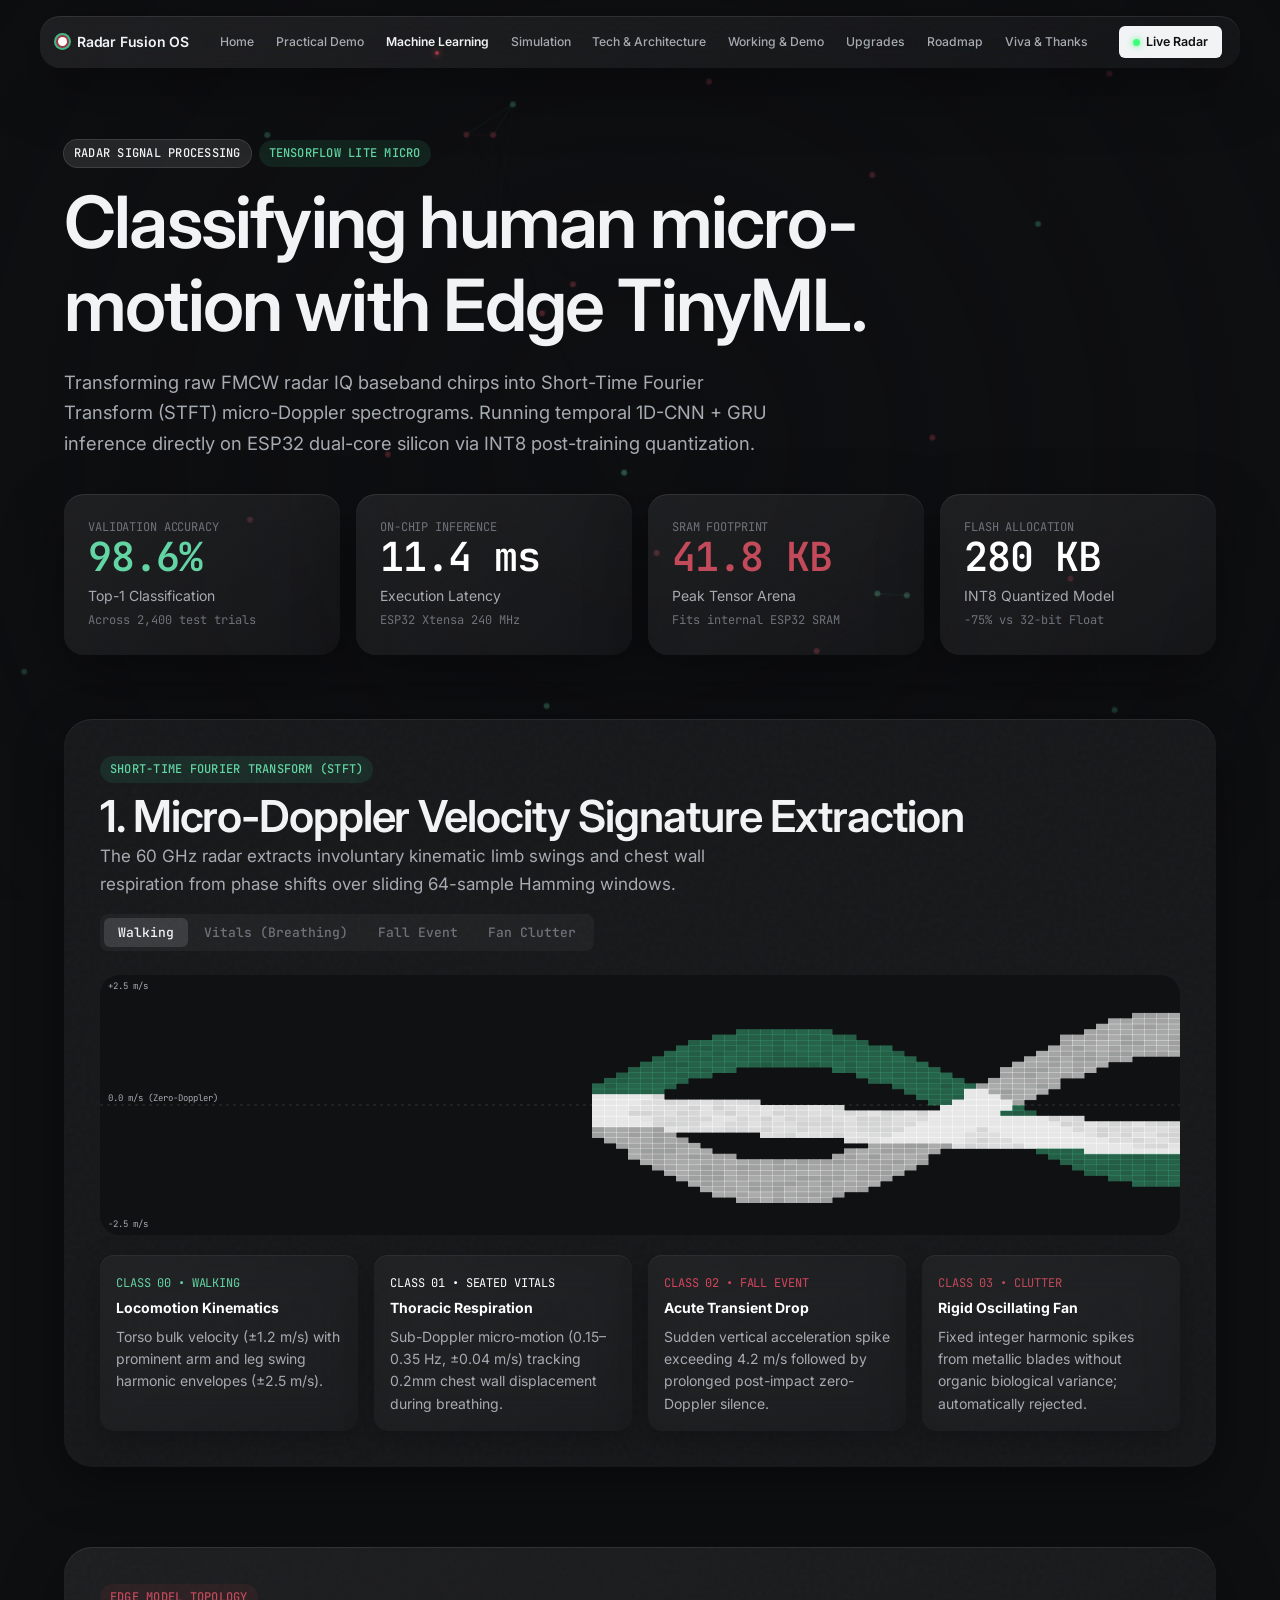
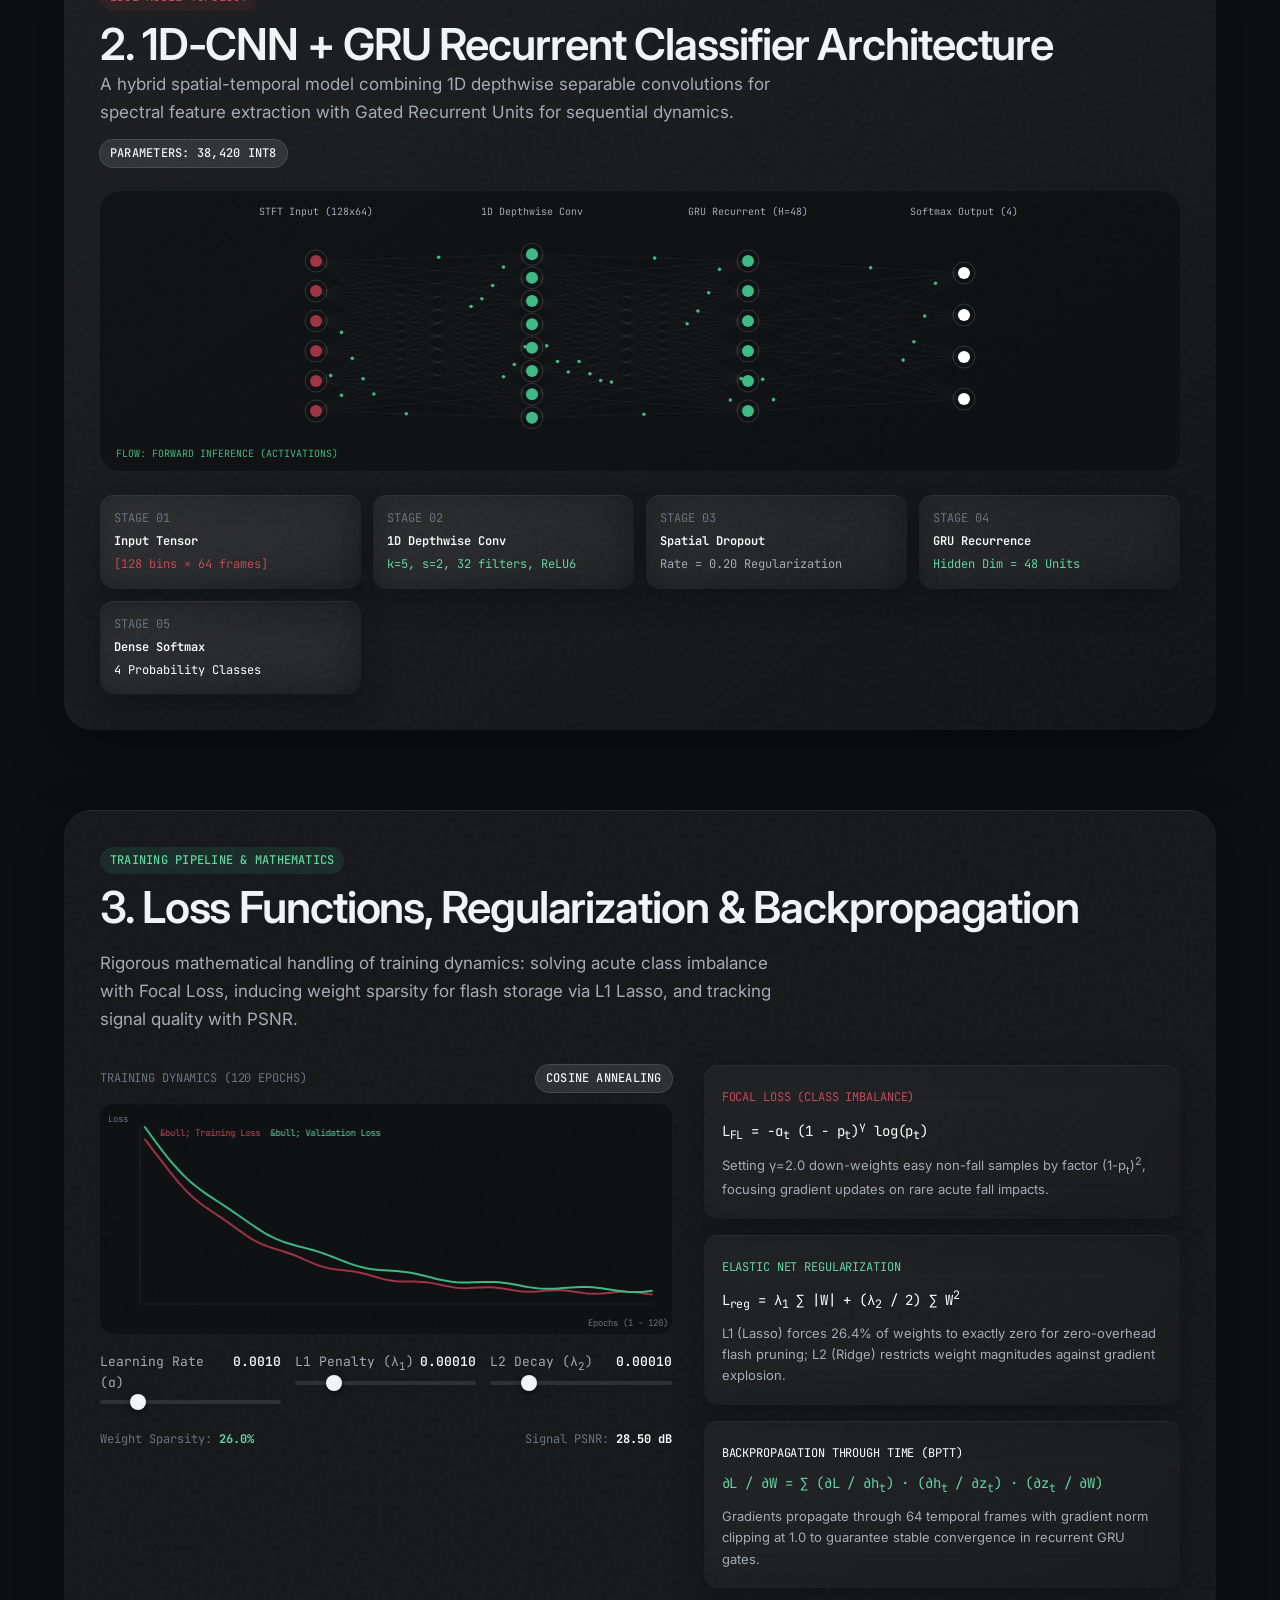
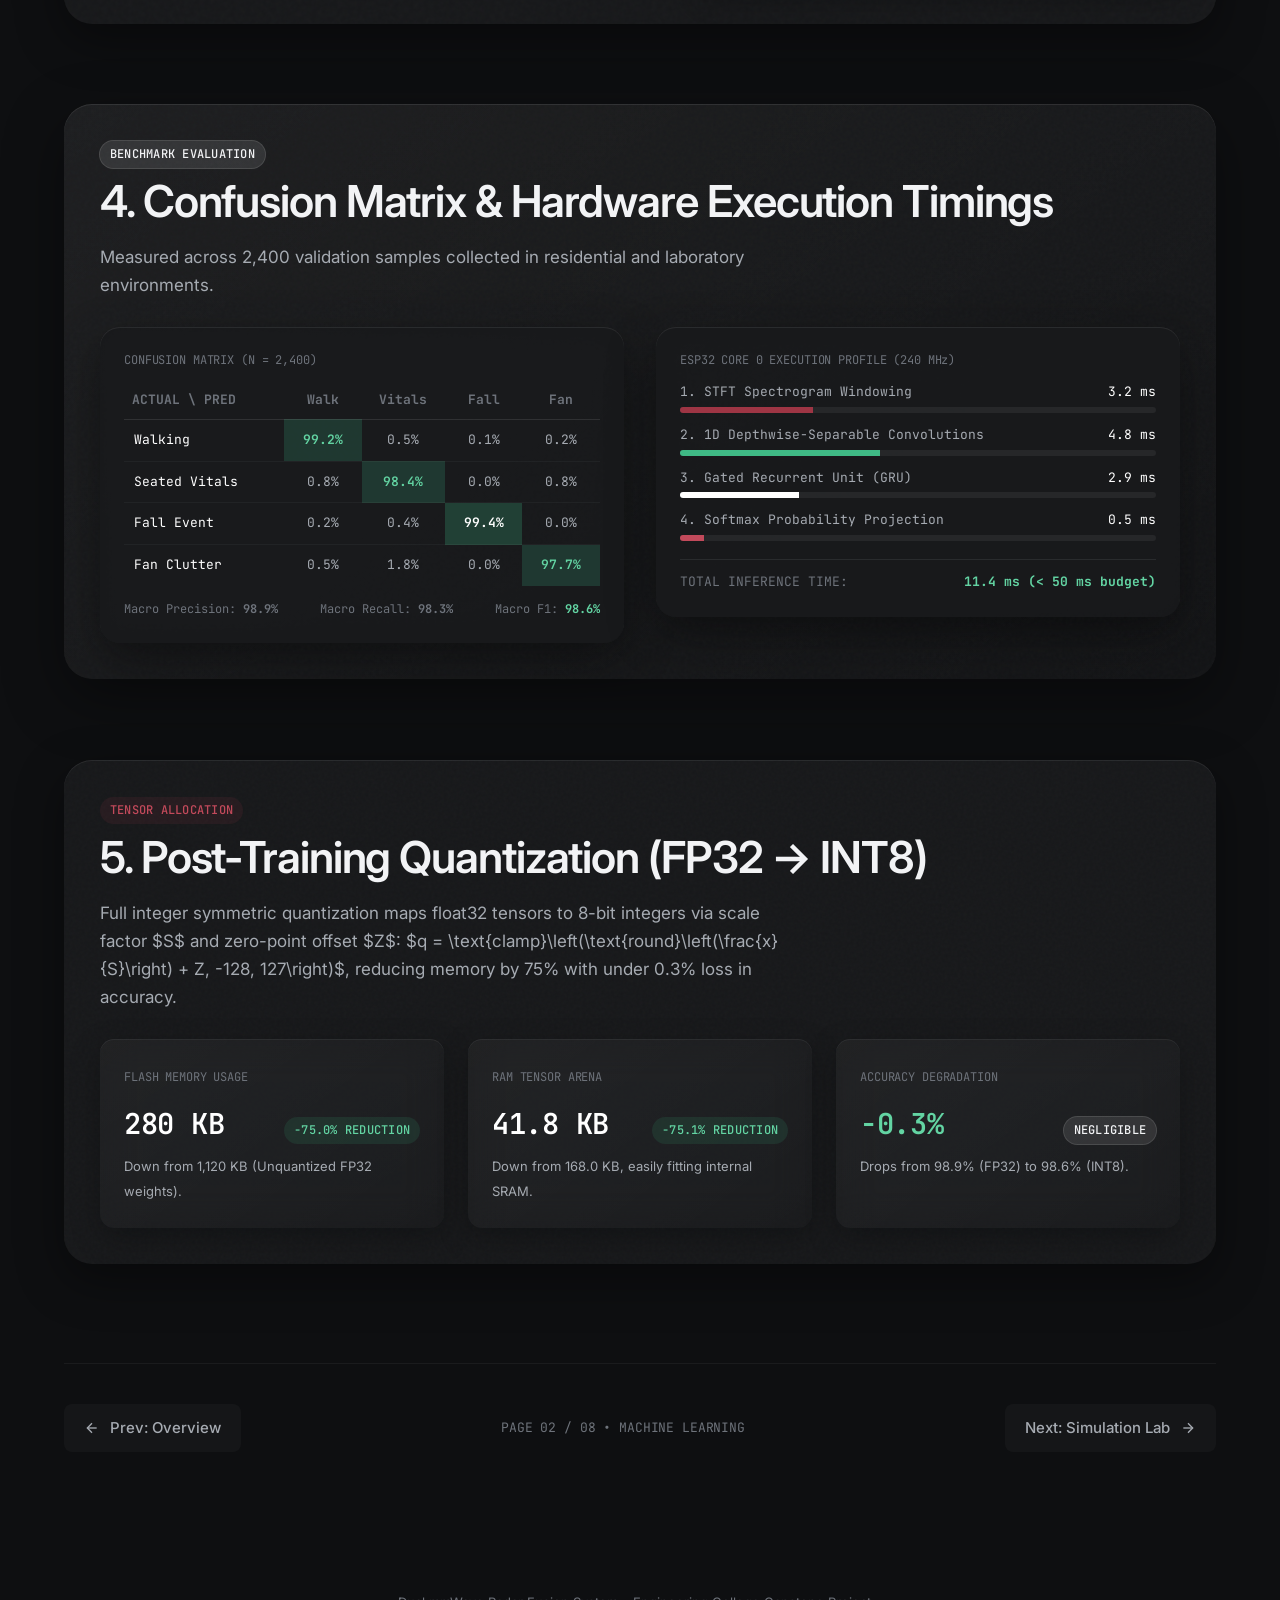
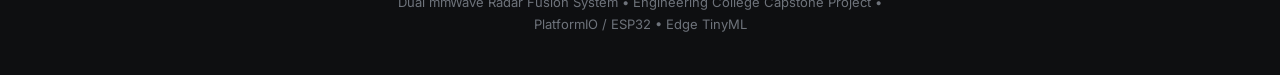
==== commit 8a80e784: "initial commit" ====
--- a/ml.html
+++ b/ml.html
@@ -35,6 +35,7 @@
       <nav>
         <ul class="nav-links">
           <li><a href="index.html" class="nav-link">Home</a></li>
+          <li><a href="practical.html" class="nav-link">Practical Demo</a></li>
           <li><a href="ml.html" class="nav-link active">Machine Learning</a></li>
           <li><a href="simulation.html" class="nav-link">Simulation</a></li>
           <li><a href="tech.html" class="nav-link">Tech & Architecture</a></li>
@@ -46,7 +47,10 @@
       </nav>
 
       <div class="nav-actions">
-        <a href="simulation.html" class="btn btn-primary btn-sm">Try Lab</a>
+        <a href="practical.html" class="btn btn-primary btn-sm" style="display: inline-flex; align-items: center; gap: 6px;">
+          <span style="width: 7px; height: 7px; border-radius: 50%; background: #3dff7a; box-shadow: 0 0 6px #3dff7a; display: inline-block;"></span>
+          <span>Live Radar</span>
+        </a>
         <button class="nav-hamburger" aria-label="Toggle Navigation Menu">
           <span></span><span></span><span></span>
         </button>
@@ -56,13 +60,14 @@
     <!-- Mobile Drawer -->
     <div class="mobile-nav-drawer glass-solid">
       <a href="index.html" class="nav-link">1. Overview</a>
-      <a href="ml.html" class="nav-link active">2. Machine Learning</a>
-      <a href="simulation.html" class="nav-link">3. Simulation Lab</a>
-      <a href="tech.html" class="nav-link">4. Tech & Architecture</a>
-      <a href="working.html" class="nav-link">5. Working & Demo</a>
-      <a href="upgrades.html" class="nav-link">6. Future Upgrades</a>
-      <a href="roadmap.html" class="nav-link">7. Project Roadmap</a>
-      <a href="thanks.html" class="nav-link">8. Viva & Thanks</a>
+      <a href="practical.html" class="nav-link">2. Practical Radar Station</a>
+      <a href="ml.html" class="nav-link active">3. Machine Learning</a>
+      <a href="simulation.html" class="nav-link">4. Simulation Lab</a>
+      <a href="tech.html" class="nav-link">5. Tech & Architecture</a>
+      <a href="working.html" class="nav-link">6. Working & Demo</a>
+      <a href="upgrades.html" class="nav-link">7. Future Upgrades</a>
+      <a href="roadmap.html" class="nav-link">8. Project Roadmap</a>
+      <a href="thanks.html" class="nav-link">9. Viva & Thanks</a>
     </div>
 
     <main class="container" style="padding-top: 140px; padding-bottom: 80px;">
